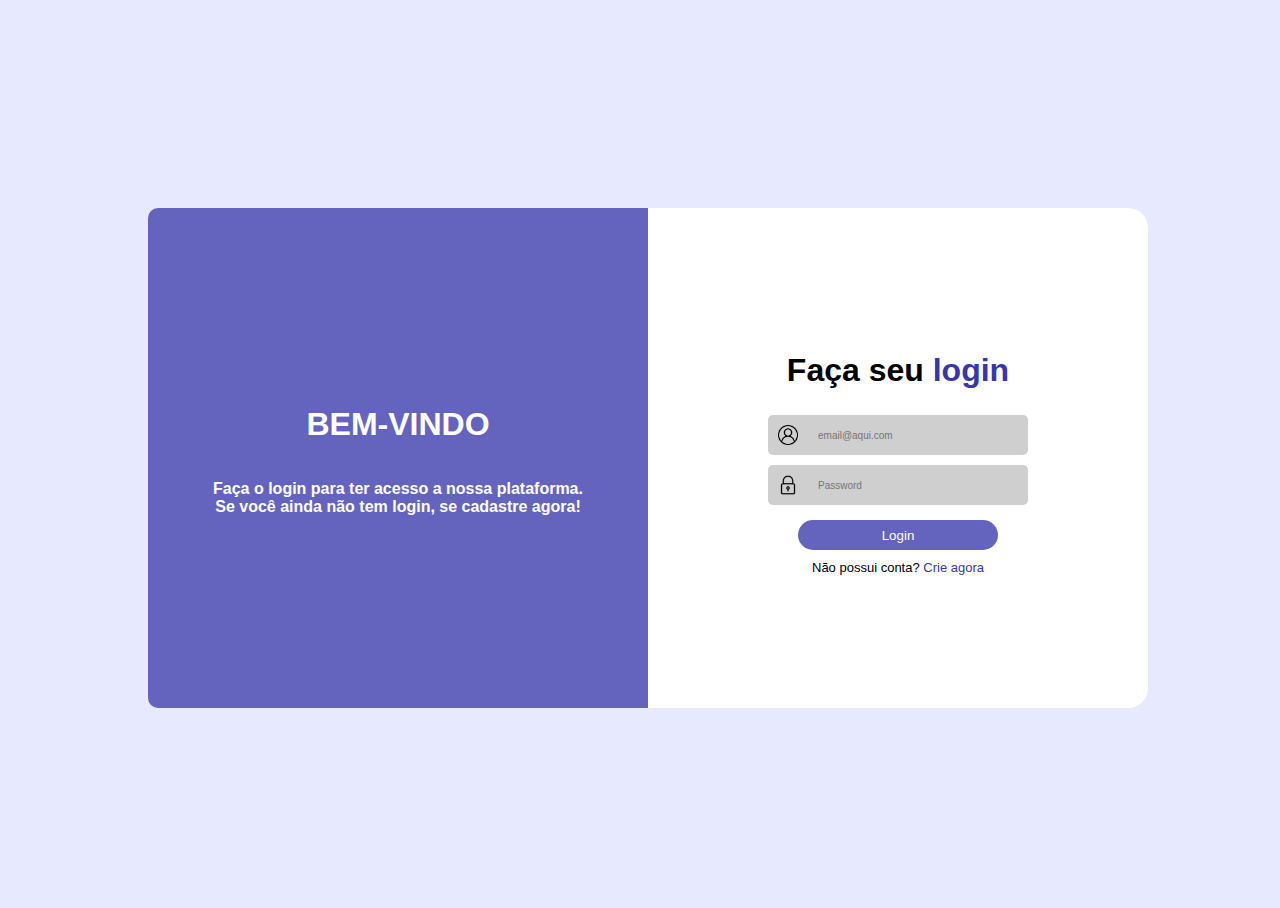
==== index.html @ 09f6b19c "primeiro commit" ====
<!DOCTYPE html>
<html lang="pt">
<head>
    <meta charset="UTF-8">
    <meta name="viewport" content="width=device-width, initial-scale=1.0">
    <title>Tela Login</title>
    <link rel="stylesheet" href="style.css">
</head>
<body>
    <header>

    </header>
    
    <main class="login">
        <section class="login-esquerda">
            <h1>BEM-VINDO</h1>
            <p class="texto-login">
                Faça o login para ter acesso a nossa plataforma.<br>
                Se você ainda não tem login, se cadastre agora!
            </p>
        </section>

        <section class="login-direita">
            <h1>Faça seu <b>login</b></h1>
            <div class="caixa">
                <img class="imagem" src="assets/user.png" alt="imagem user">
                <input type="text" placeholder="email@aqui.com" name="email" class="input">
            </div>
            <div class="caixa">
                <img class="imagem" src="assets/password.png" alt="imagem cadeado">
                <input type="text" placeholder="Password" name="senha" class="input">
            </div>
            <button class="btn">Login</button>
            <p class="texto-cadastro">
                Não possui conta? <a href="index.html">Crie agora</a>
            </p>
        </section>
    </main>
</body>
</html>
---- style.css ----
html, body {
    height: 100%;
    width: 100%;
    box-sizing: border-box;
    background-color: rgb(230, 233, 255);
}

body {
    display: flex;
    justify-content: center;
    align-items: center;
}

h1{
    font-family: "Poppins", sans-serif;
    font-weight: bold;
}

b{
    color: rgb(54, 54, 175);
}

a{
    text-decoration: none;
    color: rgb(54, 54, 175);
}

.texto-login{
    font-weight: 700;
}

.login{
    /* border: 1px solid rgb(128, 128, 128); */
    border-radius: 20px;
    justify-content: space-evenly;
    display: flex;
}

.login-esquerda{
    background-color: rgb(100, 100, 191);
    border-radius: 10px 0 0 10px;
    justify-content: center;
    display: flex;
    align-items: center;
    flex-direction: column;
    text-align: center;
    width: 500px;
    height: 500px;
    color: white;
    font-family: "Poppins", sans-serif;
}

.imagem-login{
    width: 200px;
}

.login-direita{
    border-radius: 0 20px 20px 0;
    justify-content: center;
    display: flex;
    flex-direction: column;
    align-items: center;
    width: 500px;
    height: 500px;
    background-color: white;
}

.caixa{
    justify-content: center;
    display: flex;
    align-items: center;
    margin: 5px;
}

.imagem{
    width: 20px;
    height: 20px;
    background-color: rgb(207, 207, 207);
    padding: 10px;
    border-radius: 5px 0 0 5px;
}

.input{
    border: none;
    background-color: rgb(207, 207, 207);
    position: relative;
	font-size: 10px;
	height: 20px;
    width: 200px;
	padding: 10px;
    border-radius: 0 5px 5px 0;
    font-family: "Poppins", sans-serif;
}

.btn{
    width: 200px;
    height: 30px;
    background-color: rgb(100, 100, 191);
    border: none;
    border-radius: 50px;
    cursor: pointer;
    color: white;
    margin-top: 10px;
}

.btn:hover{
    background-color: rgb(77, 77, 145);
}

.texto-cadastro{
    font-family: "Poppins", sans-serif;
    width: 200px;
    font-size: 13px;
    text-align: center;
    font-weight: 500;
    margin: 10px;
}
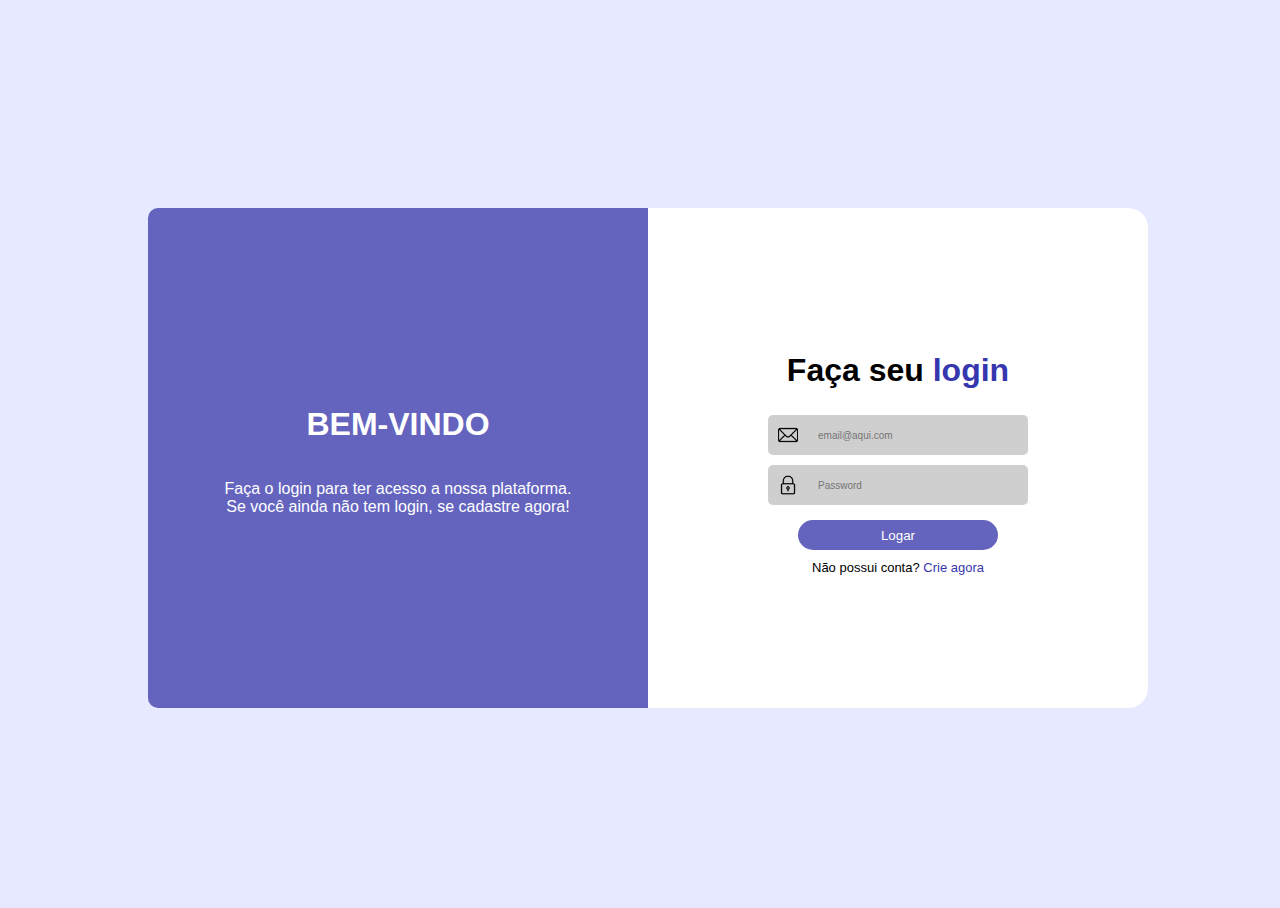
==== commit b2d5c588: "create tela de cadastro" ====
--- a/index.html
+++ b/index.html
@@ -4,7 +4,7 @@
     <meta charset="UTF-8">
     <meta name="viewport" content="width=device-width, initial-scale=1.0">
     <title>Tela Login</title>
-    <link rel="stylesheet" href="style.css">
+    <link rel="stylesheet" href="styles/style.css">
 </head>
 <body>
     <header>
@@ -14,7 +14,7 @@
     <main class="login">
         <section class="login-esquerda">
             <h1>BEM-VINDO</h1>
-            <p class="texto-login">
+            <p>
                 Faça o login para ter acesso a nossa plataforma.<br>
                 Se você ainda não tem login, se cadastre agora!
             </p>
@@ -23,16 +23,16 @@
         <section class="login-direita">
             <h1>Faça seu <b>login</b></h1>
             <div class="caixa">
-                <img class="imagem" src="assets/user.png" alt="imagem user">
+                <img class="imagem" src="assets/email.png" alt="imagem user">
                 <input type="text" placeholder="email@aqui.com" name="email" class="input">
             </div>
             <div class="caixa">
                 <img class="imagem" src="assets/password.png" alt="imagem cadeado">
                 <input type="text" placeholder="Password" name="senha" class="input">
             </div>
-            <button class="btn">Login</button>
-            <p class="texto-cadastro">
-                Não possui conta? <a href="index.html">Crie agora</a>
+            <button class="btn">Logar</button>
+            <p class="texto-informacoes">
+                Não possui conta? <a href="cadastro.html">Crie agora</a>
             </p>
         </section>
     </main>
--- a/styles/style.css
+++ b/styles/style.css
@@ -0,0 +1,113 @@
+html, body {
+    height: 100%;
+    width: 100%;
+    box-sizing: border-box;
+    background-color: rgb(230, 233, 255);
+}
+
+body {
+    display: flex;
+    justify-content: center;
+    align-items: center;
+}
+
+h1{
+    font-family: "Poppins", sans-serif;
+    font-weight: bold;
+}
+
+b{
+    color: rgb(54, 54, 175);
+}
+
+a{
+    text-decoration: none;
+    color: rgb(54, 54, 175);
+}
+
+.login{
+    /* border: 1px solid rgb(128, 128, 128); */
+    border-radius: 20px;
+    justify-content: space-evenly;
+    display: flex;
+}
+
+.login-esquerda{
+    background-color: rgb(100, 100, 191);
+    border-radius: 10px 0 0 10px;
+    justify-content: center;
+    display: flex;
+    align-items: center;
+    flex-direction: column;
+    text-align: center;
+    width: 500px;
+    height: 500px;
+    color: white;
+    font-family: "Poppins", sans-serif;
+}
+
+.imagem-login{
+    width: 200px;
+}
+
+.login-direita{
+    border-radius: 0 20px 20px 0;
+    justify-content: center;
+    display: flex;
+    flex-direction: column;
+    align-items: center;
+    width: 500px;
+    height: 500px;
+    background-color: white;
+}
+
+.caixa{
+    justify-content: center;
+    display: flex;
+    align-items: center;
+    margin: 5px;
+}
+
+.imagem{
+    width: 20px;
+    height: 20px;
+    background-color: rgb(207, 207, 207);
+    padding: 10px;
+    border-radius: 5px 0 0 5px;
+}
+
+.input{
+    border: none;
+    background-color: rgb(207, 207, 207);
+    position: relative;
+	font-size: 10px;
+	height: 20px;
+    width: 200px;
+	padding: 10px;
+    border-radius: 0 5px 5px 0;
+    font-family: "Poppins", sans-serif;
+}
+
+.btn{
+    width: 200px;
+    height: 30px;
+    background-color: rgb(100, 100, 191);
+    border: none;
+    border-radius: 50px;
+    cursor: pointer;
+    color: white;
+    margin-top: 10px;
+}
+
+.btn:hover{
+    background-color: rgb(77, 77, 145);
+}
+
+.texto-informacoes{
+    font-family: "Poppins", sans-serif;
+    width: 200px;
+    font-size: 13px;
+    text-align: center;
+    font-weight: 500;
+    margin: 10px;
+}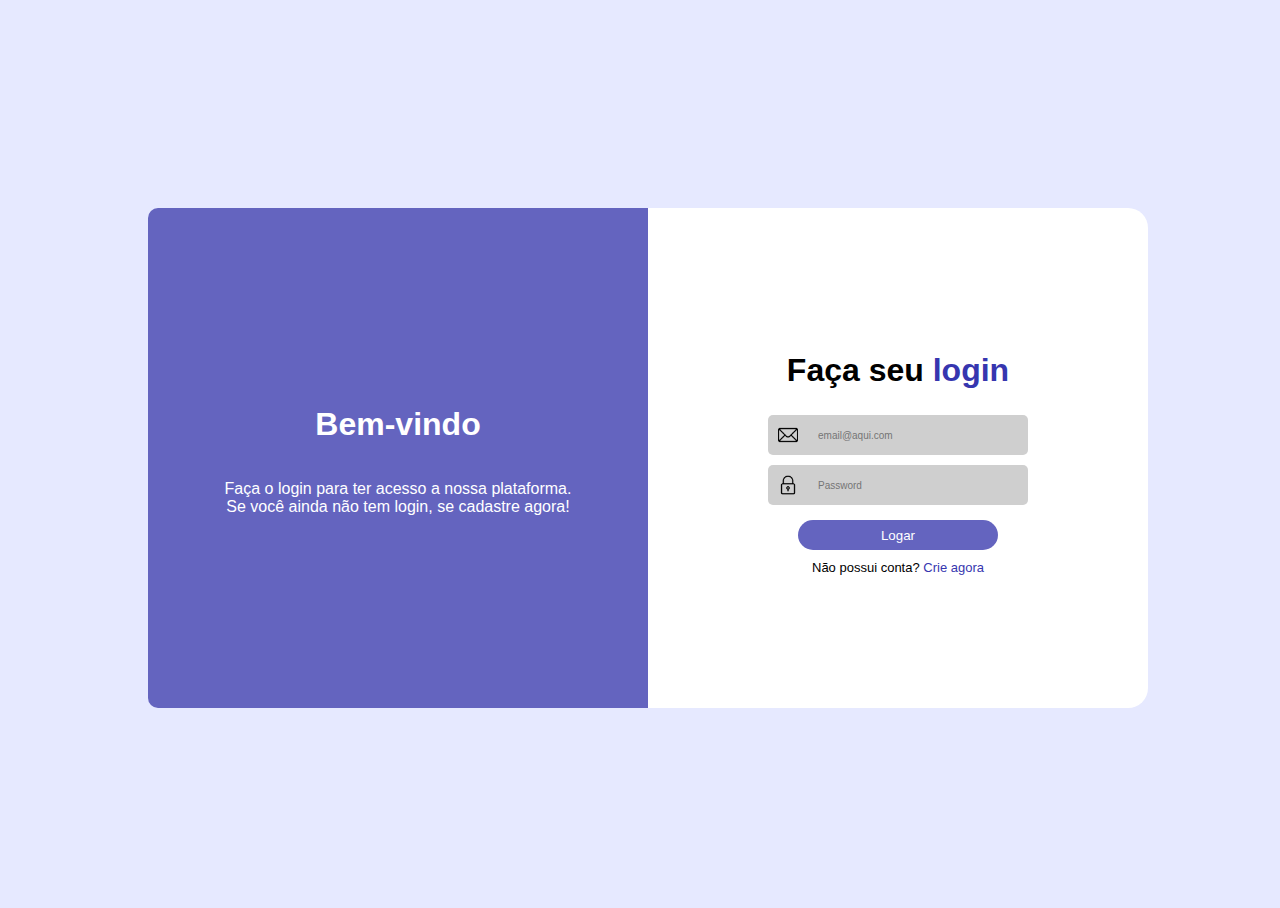
==== commit 28c95b15: "update login" ====
--- a/index.html
+++ b/index.html
@@ -13,7 +13,7 @@
     
     <main class="login">
         <section class="login-esquerda">
-            <h1>BEM-VINDO</h1>
+            <h1>Bem-vindo</h1>
             <p>
                 Faça o login para ter acesso a nossa plataforma.<br>
                 Se você ainda não tem login, se cadastre agora!
